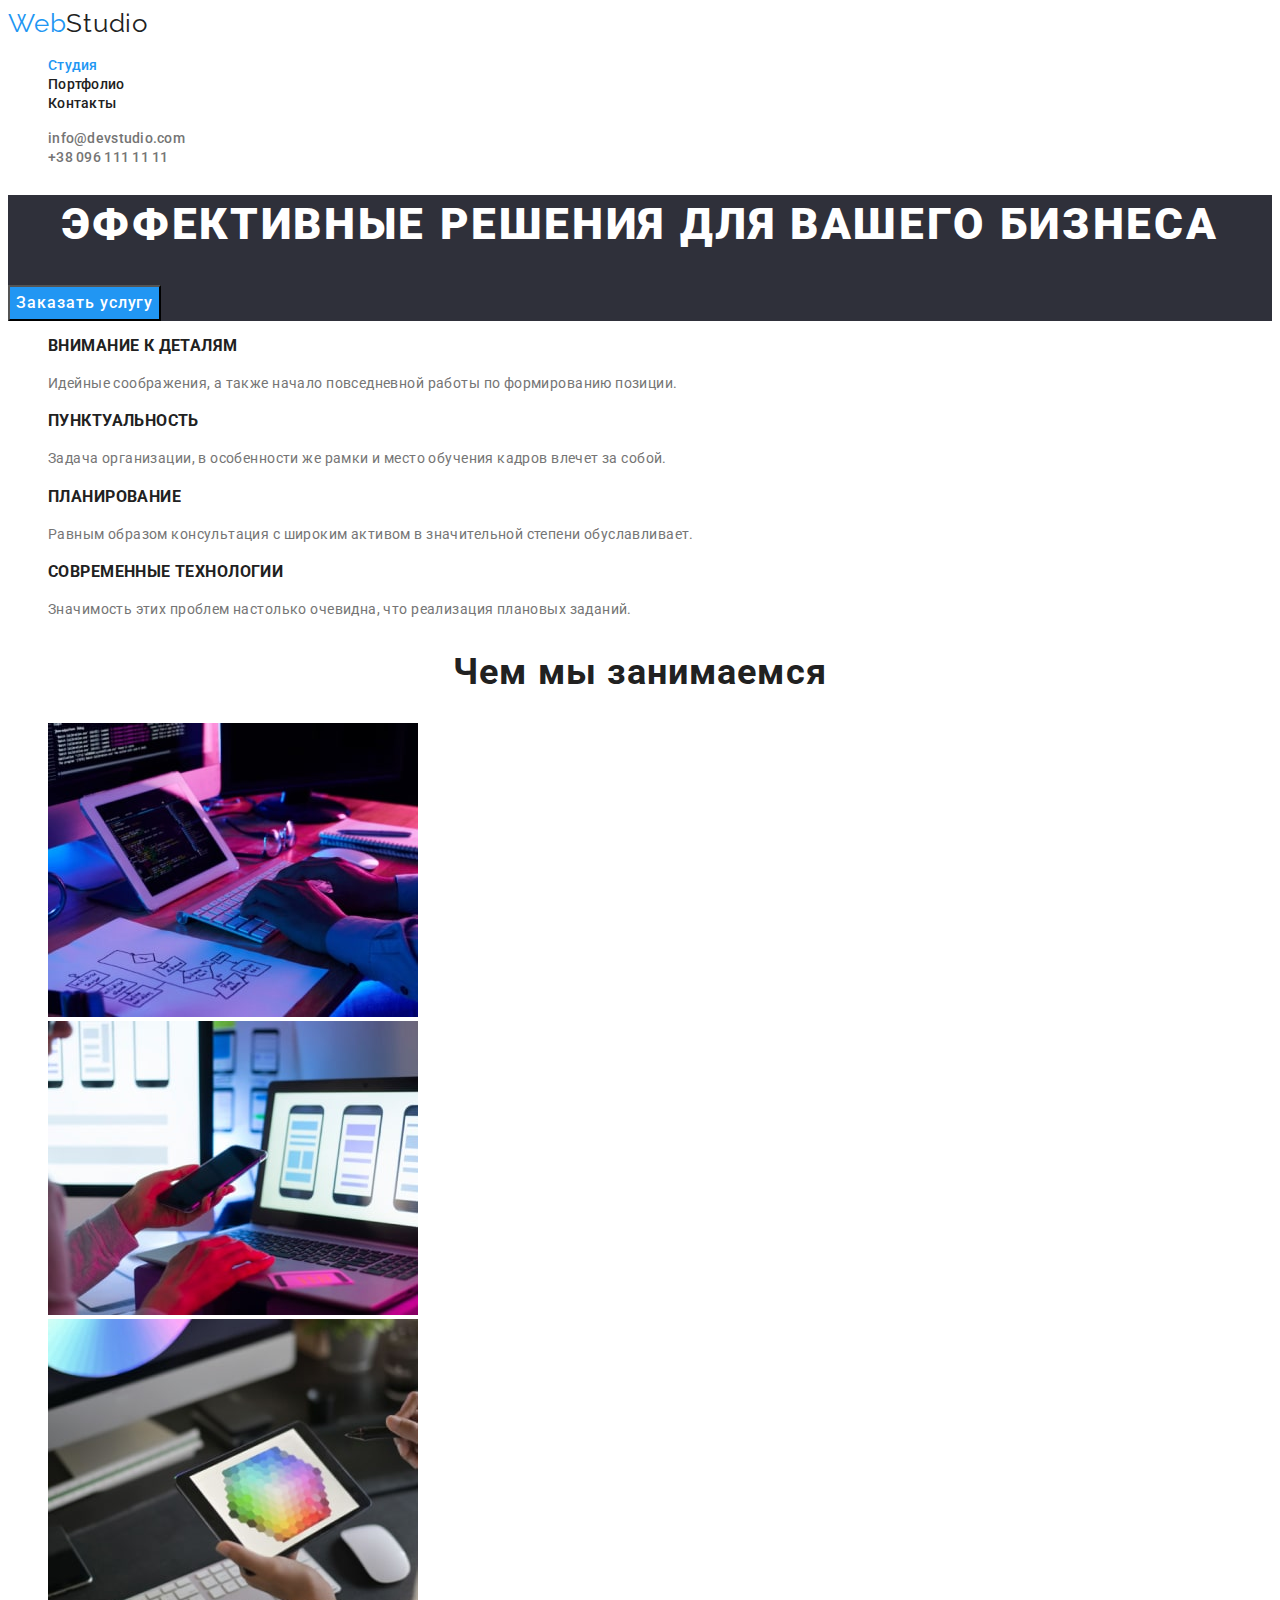
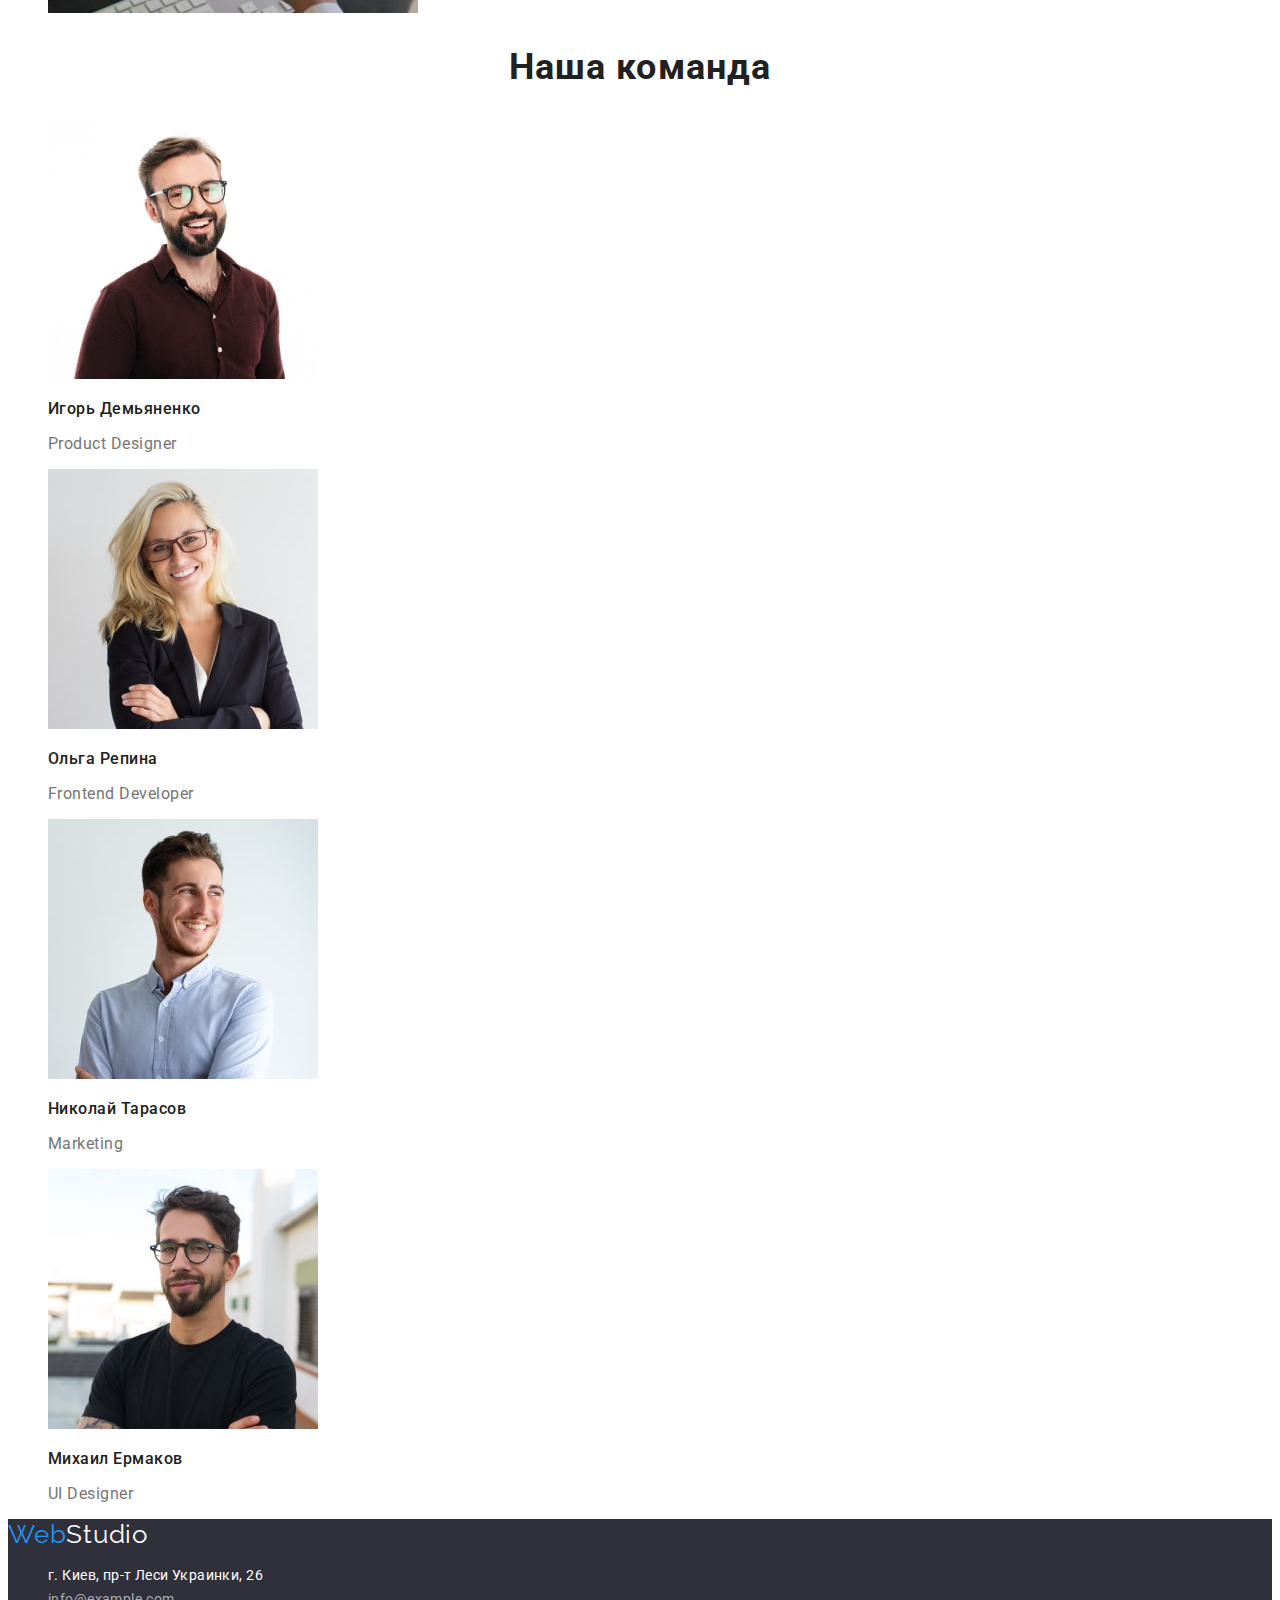
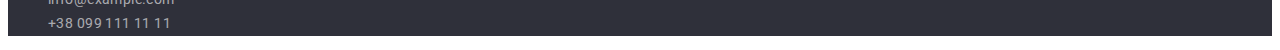
==== index.html @ 33370db3 "+" ====
<!DOCTYPE html>
<html lang="ru">
  <head>
    <meta charset="UTF-8" />
    <meta http-equiv="X-UA-Compatible" content="IE=edge" />
    <meta name="viewport" content="width=device-width, initial-scale=1.0" />
    <title>Студия</title>
    <link rel="preconnect" href="https://fonts.googleapis.com" />
    <link rel="preconnect" href="https://fonts.gstatic.com" crossorigin />
    <link
      href="https://fonts.googleapis.com/css2?family=Raleway:wght@700&family=Roboto:wght@400;500;700;900&display=swap"
      rel="stylesheet"
    />
    <link rel="stylesheet" href="./css/styles.css" />
  </head>
  <body>
    <header class="header">
      <nav class="navigation">
        <a href="" class="logo">Web<span class="logo-studio">Studio</span></a>
        <ul class="header-list list">
          <li class="header-item">
            <a href="" class="header-link current-header">Студия</a>
          </li>
          <li class="header-item">
            <a href="./portfolio.html" class="header-link">Портфолио</a>
          </li>
          <li class="header-item">
            <a href="" class="header-link">Контакты</a>
          </li>
        </ul>
      </nav>
      <ul class="header-info list">
        <li>
          <a href="mailto:info@devstudio.com" class="header-info-adres"
            >info@devstudio.com</a
          >
        </li>
        <li>
          <a href="tel:+380961111111" class="header-info-adres"
            >+38 096 111 11 11</a
          >
        </li>
      </ul>
    </header>
    <main>
      <section class="hero list">
        <h1 class="hero-title">Эффективные решения для вашего бизнеса</h1>
        <button type="button" class="hero-button hero-button-current">
          Заказать услугу
        </button>
      </section>
      <section class="about list">
        <ul class="list">
          <li class="about-title"><h3>Внимание к деталям</h3></li>
          <li class="about-after-title">
            <p>
              Идейные соображения, а также начало повседневной работы по
              формированию позиции.
            </p>
          </li>
          <li class="about-title"><h3>Пунктуальность</h3></li>
          <li class="about-after-title">
            <p>
              Задача организации, в особенности же рамки и место обучения кадров
              влечет за собой.
            </p>
          </li>
          <li class="about-title"><h3>Планирование</h3></li>
          <li class="about-after-title">
            <p>
              Равным образом консультация с широким активом в значительной
              степени обуславливает.
            </p>
          </li>
          <li class="about-title"><h3>Современные технологии</h3></li>
          <li class="about-after-title">
            <p>
              Значимость этих проблем настолько очевидна, что реализация
              плановых заданий.
            </p>
          </li>
        </ul>
      </section>
      <section class="work">
        <h2 class="work-header">Чем мы занимаемся</h2>
        <ul class="list">
          <li class="work-img">
            <img
              src="./images/abaut_work_1.jpg"
              alt="Человек пишет код программы"
              width="370"
            />
          </li>
          <li class="work-img">
            <img
              src="./images/abaut_work_2.jpg"
              alt="Человек занимается оптимизацией программы"
              width="370"
            />
          </li>
          <li class="work-img">
            <img
              src="./images/abaut_work_3.jpg"
              alt="Человек тестирует работу программы"
              width="370"
            />
          </li>
        </ul>
      </section>
      <section class="team">
        <h2 class="team-header">Наша команда</h2>
        <ul class="list">
          <li class="team-img">
            <img
              src="./images/our_team_1.jpg"
              alt="Игорь Демьяненко"
              width="270"
            />
            <h3 class="team-name">Игорь Демьяненко</h3>
            <p class="team-position" lang="en">Product Designer</p>
          </li>
          <li class="team-img">
            <img src="./images/our_team_2.jpg" alt="Ольга Репина" width="270" />
            <h3 class="team-name">Ольга Репина</h3>
            <p class="team-position" lang="en">Frontend Developer</p>
          </li>
          <li class="team-img">
            <img
              src="./images/our_team_3.jpg"
              alt="Николай Тарасов"
              width="270"
            />
            <h3 class="team-name">Николай Тарасов</h3>
            <p class="team-position" lang="en">Marketing</p>
          </li>
          <li></li>
          <li class="team-img">
            <img
              src="./images/our_team_4.jpg"
              alt="Михаил Ермаков"
              width="270"
            />
            <h3 class="team-name">Михаил Ермаков</h3>
            <p class="team-position" lang="en">UI Designer</p>
          </li>
        </ul>
      </section>
    </main>
    <footer class="footer">
      <a href="" class="logo"
        >Web<span class="logo-studio-footer">Studio</span></a
      >
      <address class="addres">
        <ul class="list">
          <li>
            <a
              href="https://goo.gl/maps/QUuvnyWLSzRkLZpE9"
              target="blank"
              rel="noopener noreferrer nofollow"
              class="footer-info-adres"
              >г. Киев, пр-т Леси Украинки, 26</a
            >
          </li>
          <li>
            <a href="mailto:info@example.com" class="footer-info"
              >info@example.com</a
            >
          </li>
          <li>
            <a href="tel:+380991111111" class="footer-info"
              >+38 099 111 11 11</a
            >
          </li>
        </ul>
      </address>
    </footer>
  </body>
</html>
---- css/styles.css ----
:root {
  --header-text-color: #212121;
  --list-text-color: #757575;
  --selection-text-color: #2196f3;
  --hero-btn-color: #ffffff;
  --portfolio-btn-color: #f5f4fa;
}

body {
  font-family: "Roboto", sans-serif;
  background-color: var(--hero-btn-color);
  color: #757575;
}

.list {
  list-style: none;
}

a {
  text-decoration: none;
}

/*--------HEDER---------*/

.header {
  background: #ffffff;
}

.logo {
  font-family: Raleway;
  font-size: 26px;
  line-height: 1.19;
  letter-spacing: 0.03em;
  color: #2196f3;
}
.logo-studio {
  color: var(--header-text-color);
}
.logo-studio-footer {
  color: #ffffff;
}

/*--------------header-list----------------*/

.header-link {
  font-weight: 500;
  font-size: 14px;
  line-height: 1.14;
  letter-spacing: 0.02em;

  color: var(--header-text-color);
}

.current-header {
  color: var(--selection-text-color);
}

.header-link:hover,
.header-link:focus {
  color: var(--selection-text-color);
}

/*---------Heder info list------*/
.header-info-adres {
  font-weight: 500;
  font-size: 14px;
  line-height: 1.14;
  letter-spacing: 0.02em;

  color: var(--list-text-color);
}

.header-info-adres:hover,
.header-info-adres:focus {
  color: var(--selection-text-color);
}

/*--------hero--------------*/

.hero {
  background: #2f303a;
}

.hero-title {
  font-weight: 900;
  font-size: 44px;
  line-height: 1.36;
  /* or 136% */

  text-align: center;
  letter-spacing: 0.06em;
  text-transform: uppercase;

  color: #ffffff;
}
.hero-button {
  font-family: inherit;
  font-weight: 500;
  font-size: 16px;
  line-height: 1.87;
  /* identical to box height, or 187% */

  display: flex;
  align-items: center;
  text-align: center;
  letter-spacing: 0.06em;

  color: var(--hero-btn-color);
  background-color: var(--selection-text-color);
  cursor: pointer;
}
.hero-button-current:hover,
.hero-button-current:focus {
  background: var(--hero-btn-color);
  color: #188ce8;
}
/*--------------about list-------------------*/

.about-title {
  font-weight: 500;
  font-size: 14px;
  line-height: 1.14;
  letter-spacing: 0.03em;
  text-transform: uppercase;

  color: var(--header-text-color);
}

.about-after-title {
  font-weight: 400;
  font-size: 14px;
  line-height: 1.71;
  /* or 171% */

  letter-spacing: 0.03em;
}

/*-------------------work------------------------*/
.work-header {
  font-weight: 700;
  font-size: 36px;
  line-height: 1.16;
  text-align: center;
  letter-spacing: 0.03em;

  color: var(--header-text-color);
}

/*------------------team---------------------------*/
.team-header {
  font-weight: 700;
  font-size: 36px;
  line-height: 1.16;
  text-align: center;
  letter-spacing: 0.03em;

  color: var(--header-text-color);
}
.team-name {
  font-weight: 500;
  font-size: 16px;
  line-height: 1.19;

  letter-spacing: 0.03em;

  color: var(--header-text-color);
}

.team-position {
  font-weight: 400;
  font-size: 16px;
  line-height: 1.19;

  letter-spacing: 0.03em;
}

/*-------------------footer-------------------------*/
.footer {
  background: #2f303a;
}

.addres {
  font-style: normal;
  font-weight: 400;
  font-size: 14px;
  line-height: 1.71;
  letter-spacing: 0.03em;
}

.footer-info-adres {
  color: #ffffff;
}
.footer-info-adres:hover,
.footer-info-adres:focus {
  color: var(--selection-text-color);
}

.footer-info {
  color: rgba(255, 255, 255, 0.6);
}
.footer-info:hover,
.footer-info:focus {
  color: var(--selection-text-color);
}

/*--------------portfolio----------------*/

.portfolio-button {
  font-family: inherit;
  font-weight: 500;
  font-size: 16px;
  line-height: 1.62;
  /* identical to box height, or 162% */

  text-align: center;
  letter-spacing: 0.03em;

  color: var(--header-text-color);
  cursor: pointer;
}

.current:hover,
.current:focus {
  background: var(--selection-text-color);
  color: var(--hero-btn-color);
}

/*------------------PRODUCT-------------------------*/
.product-title {
  font-weight: 700;
  font-size: 18px;
  line-height: 2;
  /* identical to box height, or 200% */

  letter-spacing: 0.06em;

  color: var(--header-text-color);
}

.product-link {
  font-weight: 400;
  font-size: 16px;
  line-height: 1.87;
  /* identical to box height, or 187% */

  letter-spacing: 0.03em;

  color: var(--list-text-color);
}
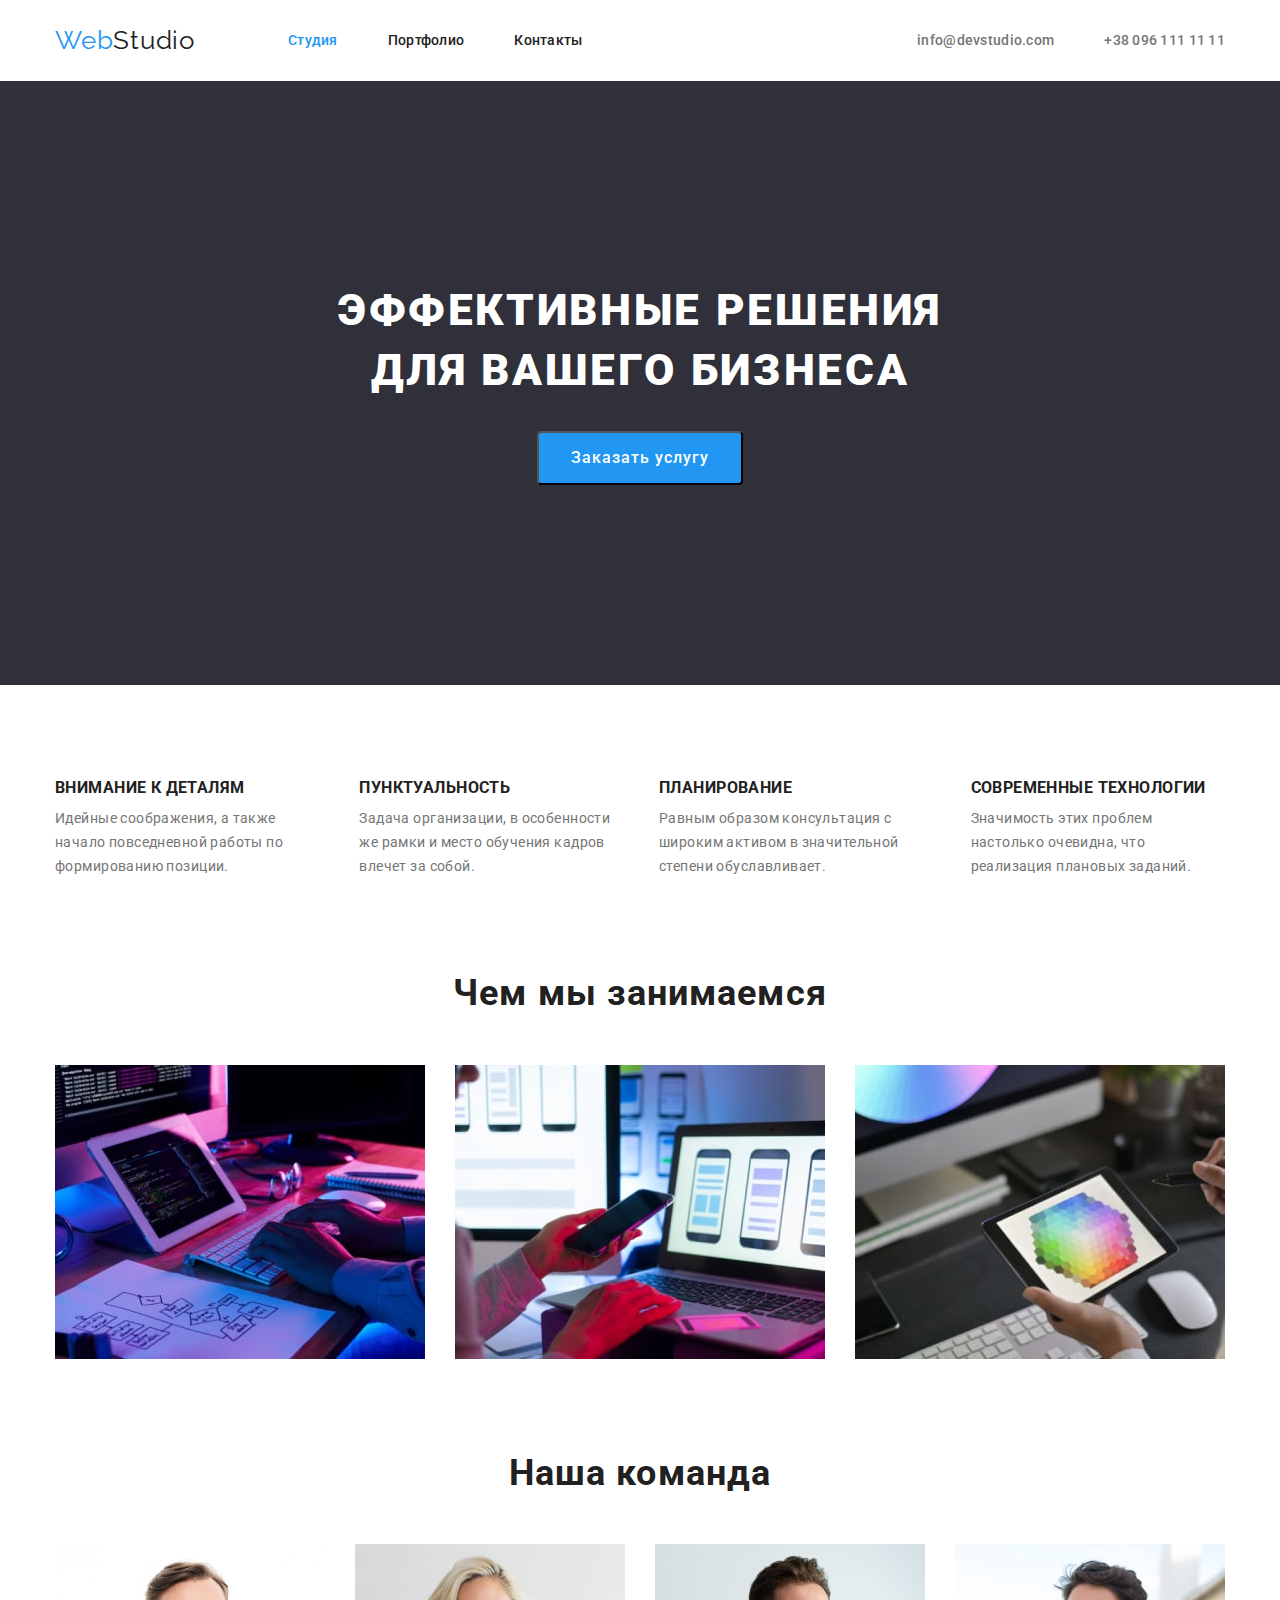
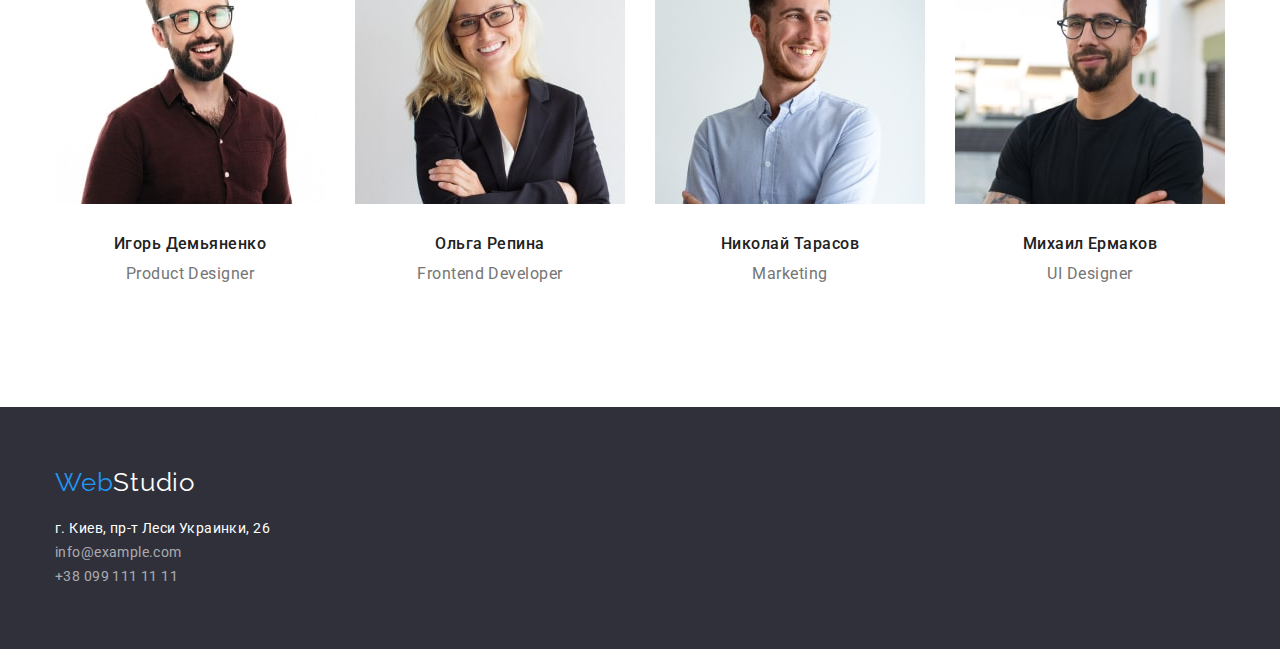
==== commit d1af21a9: "DZ3" ====
--- a/index.html
+++ b/index.html
@@ -11,168 +11,205 @@
       href="https://fonts.googleapis.com/css2?family=Raleway:wght@700&family=Roboto:wght@400;500;700;900&display=swap"
       rel="stylesheet"
     />
+    <link
+      rel="stylesheet"
+      href="https://cdnjs.cloudflare.com/ajax/libs/modern-normalize/1.1.0/modern-normalize.min.css"
+    />
     <link rel="stylesheet" href="./css/styles.css" />
   </head>
   <body>
     <header class="header">
-      <nav class="navigation">
-        <a href="" class="logo">Web<span class="logo-studio">Studio</span></a>
-        <ul class="header-list list">
-          <li class="header-item">
-            <a href="" class="header-link current-header">Студия</a>
-          </li>
-          <li class="header-item">
-            <a href="./portfolio.html" class="header-link">Портфолио</a>
-          </li>
-          <li class="header-item">
-            <a href="" class="header-link">Контакты</a>
-          </li>
-        </ul>
-      </nav>
-      <ul class="header-info list">
-        <li>
-          <a href="mailto:info@devstudio.com" class="header-info-adres"
-            >info@devstudio.com</a
-          >
-        </li>
-        <li>
-          <a href="tel:+380961111111" class="header-info-adres"
-            >+38 096 111 11 11</a
-          >
-        </li>
-      </ul>
-    </header>
-    <main>
-      <section class="hero list">
-        <h1 class="hero-title">Эффективные решения для вашего бизнеса</h1>
-        <button type="button" class="hero-button hero-button-current">
-          Заказать услугу
-        </button>
-      </section>
-      <section class="about list">
-        <ul class="list">
-          <li class="about-title"><h3>Внимание к деталям</h3></li>
-          <li class="about-after-title">
-            <p>
-              Идейные соображения, а также начало повседневной работы по
-              формированию позиции.
-            </p>
-          </li>
-          <li class="about-title"><h3>Пунктуальность</h3></li>
-          <li class="about-after-title">
-            <p>
-              Задача организации, в особенности же рамки и место обучения кадров
-              влечет за собой.
-            </p>
-          </li>
-          <li class="about-title"><h3>Планирование</h3></li>
-          <li class="about-after-title">
-            <p>
-              Равным образом консультация с широким активом в значительной
-              степени обуславливает.
-            </p>
-          </li>
-          <li class="about-title"><h3>Современные технологии</h3></li>
-          <li class="about-after-title">
-            <p>
-              Значимость этих проблем настолько очевидна, что реализация
-              плановых заданий.
-            </p>
-          </li>
-        </ul>
-      </section>
-      <section class="work">
-        <h2 class="work-header">Чем мы занимаемся</h2>
-        <ul class="list">
-          <li class="work-img">
-            <img
-              src="./images/abaut_work_1.jpg"
-              alt="Человек пишет код программы"
-              width="370"
-            />
-          </li>
-          <li class="work-img">
-            <img
-              src="./images/abaut_work_2.jpg"
-              alt="Человек занимается оптимизацией программы"
-              width="370"
-            />
-          </li>
-          <li class="work-img">
-            <img
-              src="./images/abaut_work_3.jpg"
-              alt="Человек тестирует работу программы"
-              width="370"
-            />
-          </li>
-        </ul>
-      </section>
-      <section class="team">
-        <h2 class="team-header">Наша команда</h2>
-        <ul class="list">
-          <li class="team-img">
-            <img
-              src="./images/our_team_1.jpg"
-              alt="Игорь Демьяненко"
-              width="270"
-            />
-            <h3 class="team-name">Игорь Демьяненко</h3>
-            <p class="team-position" lang="en">Product Designer</p>
-          </li>
-          <li class="team-img">
-            <img src="./images/our_team_2.jpg" alt="Ольга Репина" width="270" />
-            <h3 class="team-name">Ольга Репина</h3>
-            <p class="team-position" lang="en">Frontend Developer</p>
-          </li>
-          <li class="team-img">
-            <img
-              src="./images/our_team_3.jpg"
-              alt="Николай Тарасов"
-              width="270"
-            />
-            <h3 class="team-name">Николай Тарасов</h3>
-            <p class="team-position" lang="en">Marketing</p>
-          </li>
-          <li></li>
-          <li class="team-img">
-            <img
-              src="./images/our_team_4.jpg"
-              alt="Михаил Ермаков"
-              width="270"
-            />
-            <h3 class="team-name">Михаил Ермаков</h3>
-            <p class="team-position" lang="en">UI Designer</p>
-          </li>
-        </ul>
-      </section>
-    </main>
-    <footer class="footer">
-      <a href="" class="logo"
-        >Web<span class="logo-studio-footer">Studio</span></a
-      >
-      <address class="addres">
-        <ul class="list">
+      <div class="navigation container">
+        <nav class="navigation">
+          <a href="" class="logo">Web<span class="logo-studio">Studio</span></a>
+          <ul class="header-list list">
+            <li class="header-item">
+              <a href="" class="header-link current-header">Студия</a>
+            </li>
+            <li class="header-item">
+              <a href="./portfolio.html" class="header-link">Портфолио</a>
+            </li>
+            <li class="header-item">
+              <a href="" class="header-link">Контакты</a>
+            </li>
+          </ul>
+        </nav>
+        <ul class="header-info list">
           <li>
-            <a
-              href="https://goo.gl/maps/QUuvnyWLSzRkLZpE9"
-              target="blank"
-              rel="noopener noreferrer nofollow"
-              class="footer-info-adres"
-              >г. Киев, пр-т Леси Украинки, 26</a
+            <a href="mailto:info@devstudio.com" class="header-info-adres"
+              >info@devstudio.com</a
             >
           </li>
           <li>
-            <a href="mailto:info@example.com" class="footer-info"
-              >info@example.com</a
-            >
-          </li>
-          <li>
-            <a href="tel:+380991111111" class="footer-info"
-              >+38 099 111 11 11</a
+            <a href="tel:+380961111111" class="header-info-adres"
+              >+38 096 111 11 11</a
             >
           </li>
         </ul>
-      </address>
+      </div>
+    </header>
+    <main>
+      <!--------------------- HERO------------------ --------- -->
+      <section class="hero list">
+        <div class="hero-container container">
+          <h1 class="hero-title">Эффективные решения для вашего бизнеса</h1>
+          <button type="button" class="hero-button hero-button-current">
+            Заказать услугу
+          </button>
+        </div>
+      </section>
+      <!--------------------------------about list-------------------->
+      <section class="about list">
+        <div class="container">
+          <ul class="about-container list">
+            <div class="about-container-title">
+              <li class="about-title"><h3>Внимание к деталям</h3></li>
+              <li class="about-after-title">
+                <p>
+                  Идейные соображения, а также начало повседневной работы по
+                  формированию позиции.
+                </p>
+              </li>
+            </div>
+            <div class="about-container-title">
+              <li class="about-title"><h3>Пунктуальность</h3></li>
+              <li class="about-after-title">
+                <p>
+                  Задача организации, в особенности же рамки и место обучения
+                  кадров влечет за собой.
+                </p>
+              </li>
+            </div>
+            <div class="about-container-title">
+              <li class="about-title"><h3>Планирование</h3></li>
+              <li class="about-after-title">
+                <p>
+                  Равным образом консультация с широким активом в значительной
+                  степени обуславливает.
+                </p>
+              </li>
+            </div>
+            <div class="about-container-title">
+              <li class="about-title"><h3>Современные технологии</h3></li>
+              <li class="about-after-title">
+                <p>
+                  Значимость этих проблем настолько очевидна, что реализация
+                  плановых заданий.
+                </p>
+              </li>
+            </div>
+          </ul>
+        </div>
+      </section>
+      <section class="work">
+        <div class="container">
+          <h2 class="work-header">Чем мы занимаемся</h2>
+          <ul class="work-container list">
+            <li class="work-img">
+              <img
+                src="./images/abaut_work_1.jpg"
+                alt="Человек пишет код программы"
+                width="370"
+              />
+            </li>
+            <li class="work-img">
+              <img
+                src="./images/abaut_work_2.jpg"
+                alt="Человек занимается оптимизацией программы"
+                width="370"
+              />
+            </li>
+            <li class="work-img">
+              <img
+                src="./images/abaut_work_3.jpg"
+                alt="Человек тестирует работу программы"
+                width="370"
+              />
+            </li>
+          </ul>
+        </div>
+      </section>
+      <section class="team">
+        <div class="container">
+          <h2 class="team-header">Наша команда</h2>
+          <ul class="team-container list">
+            <li class="team-img">
+              <img
+                src="./images/our_team_1.jpg"
+                alt="Игорь Демьяненко"
+                width="270"
+              />
+              <div class="team-name-conteiner">
+                <h3 class="team-name">Игорь Демьяненко</h3>
+                <p class="team-position" lang="en">Product Designer</p>
+              </div>
+            </li>
+            <li class="team-img">
+              <img
+                src="./images/our_team_2.jpg"
+                alt="Ольга Репина"
+                width="270"
+              />
+              <div class="team-name-conteiner">
+                <h3 class="team-name">Ольга Репина</h3>
+                <p class="team-position" lang="en">Frontend Developer</p>
+              </div>
+            </li>
+            <li class="team-img">
+              <img
+                src="./images/our_team_3.jpg"
+                alt="Николай Тарасов"
+                width="270"
+              />
+              <div class="team-name-conteiner">
+                <h3 class="team-name">Николай Тарасов</h3>
+                <p class="team-position" lang="en">Marketing</p>
+              </div>
+            </li>
+            <li class="team-img">
+              <img
+                src="./images/our_team_4.jpg"
+                alt="Михаил Ермаков"
+                width="270"
+              />
+              <div class="team-name-conteiner">
+                <h3 class="team-name">Михаил Ермаков</h3>
+                <p class="team-position" lang="en">UI Designer</p>
+              </div>
+            </li>
+          </ul>
+        </div>
+      </section>
+    </main>
+    <footer class="footer">
+      <div class="container">
+        <a href="" class="logo"
+          >Web<span class="logo-studio-footer">Studio</span></a
+        >
+        <address class="addres">
+          <ul class="list">
+            <li>
+              <a
+                href="https://goo.gl/maps/QUuvnyWLSzRkLZpE9"
+                target="blank"
+                rel="noopener noreferrer nofollow"
+                class="footer-info-adres"
+                >г. Киев, пр-т Леси Украинки, 26</a
+              >
+            </li>
+            <li>
+              <a href="mailto:info@example.com" class="footer-info"
+                >info@example.com</a
+              >
+            </li>
+            <li>
+              <a href="tel:+380991111111" class="footer-info"
+                >+38 099 111 11 11</a
+              >
+            </li>
+          </ul>
+        </address>
+      </div>
     </footer>
   </body>
 </html>
--- a/css/styles.css
+++ b/css/styles.css
@@ -6,6 +6,29 @@
   --portfolio-btn-color: #f5f4fa;
 }
 
+* {
+  box-sizing: border-box;
+}
+
+p,
+h1,
+h2,
+h3,
+h4,
+h5,
+h6 {
+  margin: 0px;
+}
+
+ul {
+  margin: 0px;
+  padding: 0px;
+}
+
+img {
+  display: block;
+}
+
 body {
   font-family: "Roboto", sans-serif;
   background-color: var(--hero-btn-color);
@@ -20,10 +43,26 @@
   text-decoration: none;
 }
 
-/*--------HEDER---------*/
+.container {
+  width: 1200px;
+  padding-left: 15px;
+  padding-right: 15px;
+  margin: 0 auto;
+  /* outline: 2px solid tomato; */
+}
+
+/*--------HEADER---------*/
 
 .header {
+  display: flex;
+  padding-top: 25px;
+  padding-bottom: 25px;
   background: #ffffff;
+}
+
+.navigation {
+  display: flex;
+  align-items: center;
 }
 
 .logo {
@@ -32,6 +71,7 @@
   line-height: 1.19;
   letter-spacing: 0.03em;
   color: #2196f3;
+  /* margin-left: 215px;*/
 }
 .logo-studio {
   color: var(--header-text-color);
@@ -41,6 +81,16 @@
 }
 
 /*--------------header-list----------------*/
+.header-list {
+  display: flex;
+  align-items: center;
+  margin-left: 93px;
+}
+
+/*------Селектор соседа---------*/
+.header-item + .header-item {
+  margin-left: 50px;
+}
 
 .header-link {
   font-weight: 500;
@@ -61,6 +111,11 @@
 }
 
 /*---------Heder info list------*/
+.header-info {
+  display: flex;
+  margin-left: auto;
+}
+
 .header-info-adres {
   font-weight: 500;
   font-size: 14px;
@@ -68,6 +123,7 @@
   letter-spacing: 0.02em;
 
   color: var(--list-text-color);
+  margin-left: 50px;
 }
 
 .header-info-adres:hover,
@@ -75,10 +131,20 @@
   color: var(--selection-text-color);
 }
 
-/*--------hero--------------*/
+/*--------HERO--------------*/
 
 .hero {
   background: #2f303a;
+  text-align: center;
+  display: flex;
+  padding-top: 200px;
+  padding-bottom: 200px;
+  
+  /* outline: 2px solid tomato; */
+}
+
+.hero-container {
+  width: 696px
 }
 
 .hero-title {
@@ -88,8 +154,11 @@
   /* or 136% */
 
   text-align: center;
+
   letter-spacing: 0.06em;
   text-transform: uppercase;
+
+  margin-bottom: 30px;
 
   color: #ffffff;
 }
@@ -100,7 +169,9 @@
   line-height: 1.87;
   /* identical to box height, or 187% */
 
-  display: flex;
+  border-radius: 4px;
+  padding: 10px 32px;
+
   align-items: center;
   text-align: center;
   letter-spacing: 0.06em;
@@ -115,6 +186,28 @@
   color: #188ce8;
 }
 /*--------------about list-------------------*/
+
+.about {
+  padding-top: 94px;
+  padding-bottom: 94px;
+  display: flex;
+  /* outline: 2px solid tomato; */
+}
+
+.about-container {
+  display: flex;
+  margin-left: - 30px;
+}
+
+.about-container-title {
+  /* width: calc(100% /4 - 30); */
+  /* margin-left: 30px; */
+}
+
+.about-container-title + .about-container-title {
+  width: 270;
+  margin-left: 30px;
+}
 
 .about-title {
   font-weight: 500;
@@ -133,9 +226,16 @@
   /* or 171% */
 
   letter-spacing: 0.03em;
+  margin-top: 10px;
 }
 
 /*-------------------work------------------------*/
+.work {
+  display: flex;
+  padding-bottom: 94px;
+  /* outline: 2px solid tomato; */
+}
+
 .work-header {
   font-weight: 700;
   font-size: 36px;
@@ -146,7 +246,31 @@
   color: var(--header-text-color);
 }
 
+.work-container {
+  display: flex;
+}
+
+.work-img + .work-img {
+  margin-left: 30px;
+}
+
+.work-img {
+  margin-top: 50px;
+}
+
 /*------------------team---------------------------*/
+
+.team {
+  display: flex;
+  /*padding-top: 94px;*/
+  padding-bottom: 94px;
+  /* outline: 2px solid tomato; */
+}
+
+.team-container {
+  display: flex;
+}
+
 .team-header {
   font-weight: 700;
   font-size: 36px;
@@ -156,6 +280,22 @@
 
   color: var(--header-text-color);
 }
+
+.team-img {
+  margin-top: 50px;
+  border-radius: 0px 0px 4px 4px;
+  /* outline: 2px solid tomato; */
+}
+
+.team-img + .team-img {
+  margin-left: 30px;
+}
+
+.team-name-conteiner {
+  padding-top: 30px;
+  text-align: center;
+}
+
 .team-name {
   font-weight: 500;
   font-size: 16px;
@@ -172,12 +312,18 @@
   line-height: 1.19;
 
   letter-spacing: 0.03em;
+  margin-top: 10px;
+  margin-bottom: 30px;
 }
 
 /*-------------------footer-------------------------*/
 .footer {
+  padding-top: 60px;
+  padding-bottom: 60px;
   background: #2f303a;
-}
+  /* outline: 2px solid tomato; */
+}
+
 
 .addres {
   font-style: normal;
@@ -185,6 +331,7 @@
   font-size: 14px;
   line-height: 1.71;
   letter-spacing: 0.03em;
+  margin-top: 20px;
 }
 
 .footer-info-adres {
@@ -197,13 +344,29 @@
 
 .footer-info {
   color: rgba(255, 255, 255, 0.6);
+  margin-top: 9px;
 }
 .footer-info:hover,
 .footer-info:focus {
   color: var(--selection-text-color);
 }
 
-/*--------------portfolio----------------*/
+/*--------------PORTFOLIO----------------*/
+
+.product {
+  /* outline: 2px solid tomato; */
+}
+
+.button-navigation {
+  display: flex;
+  padding-top: 94px;
+  padding-bottom: 50px;
+  justify-content: center
+}
+
+.button-container + .button-container{
+  margin-left: 8px;
+}
 
 .portfolio-button {
   font-family: inherit;
@@ -217,6 +380,10 @@
 
   color: var(--header-text-color);
   cursor: pointer;
+
+  border-radius: 4px;
+  padding: 6px 22px;
+  border: none;
 }
 
 .current:hover,
@@ -226,6 +393,25 @@
 }
 
 /*------------------PRODUCT-------------------------*/
+.produkt-info {
+  display: flex;
+  flex-wrap: wrap;
+  margin-left: -30px;
+  /* margin-bottom: -60px; */
+}
+
+
+
+.produkt-info-bloc {
+  width: calc(100% /3 -30px);
+  margin-left: 30px;
+  margin-bottom: 30px;
+}
+
+
+.produkt-info-conteiner {
+}
+
 .product-title {
   font-weight: 700;
   font-size: 18px;
@@ -235,6 +421,7 @@
   letter-spacing: 0.06em;
 
   color: var(--header-text-color);
+  margin-top: 20px;
 }
 
 .product-link {
@@ -246,4 +433,5 @@
   letter-spacing: 0.03em;
 
   color: var(--list-text-color);
-}
+  margin-top: 4px;
+}
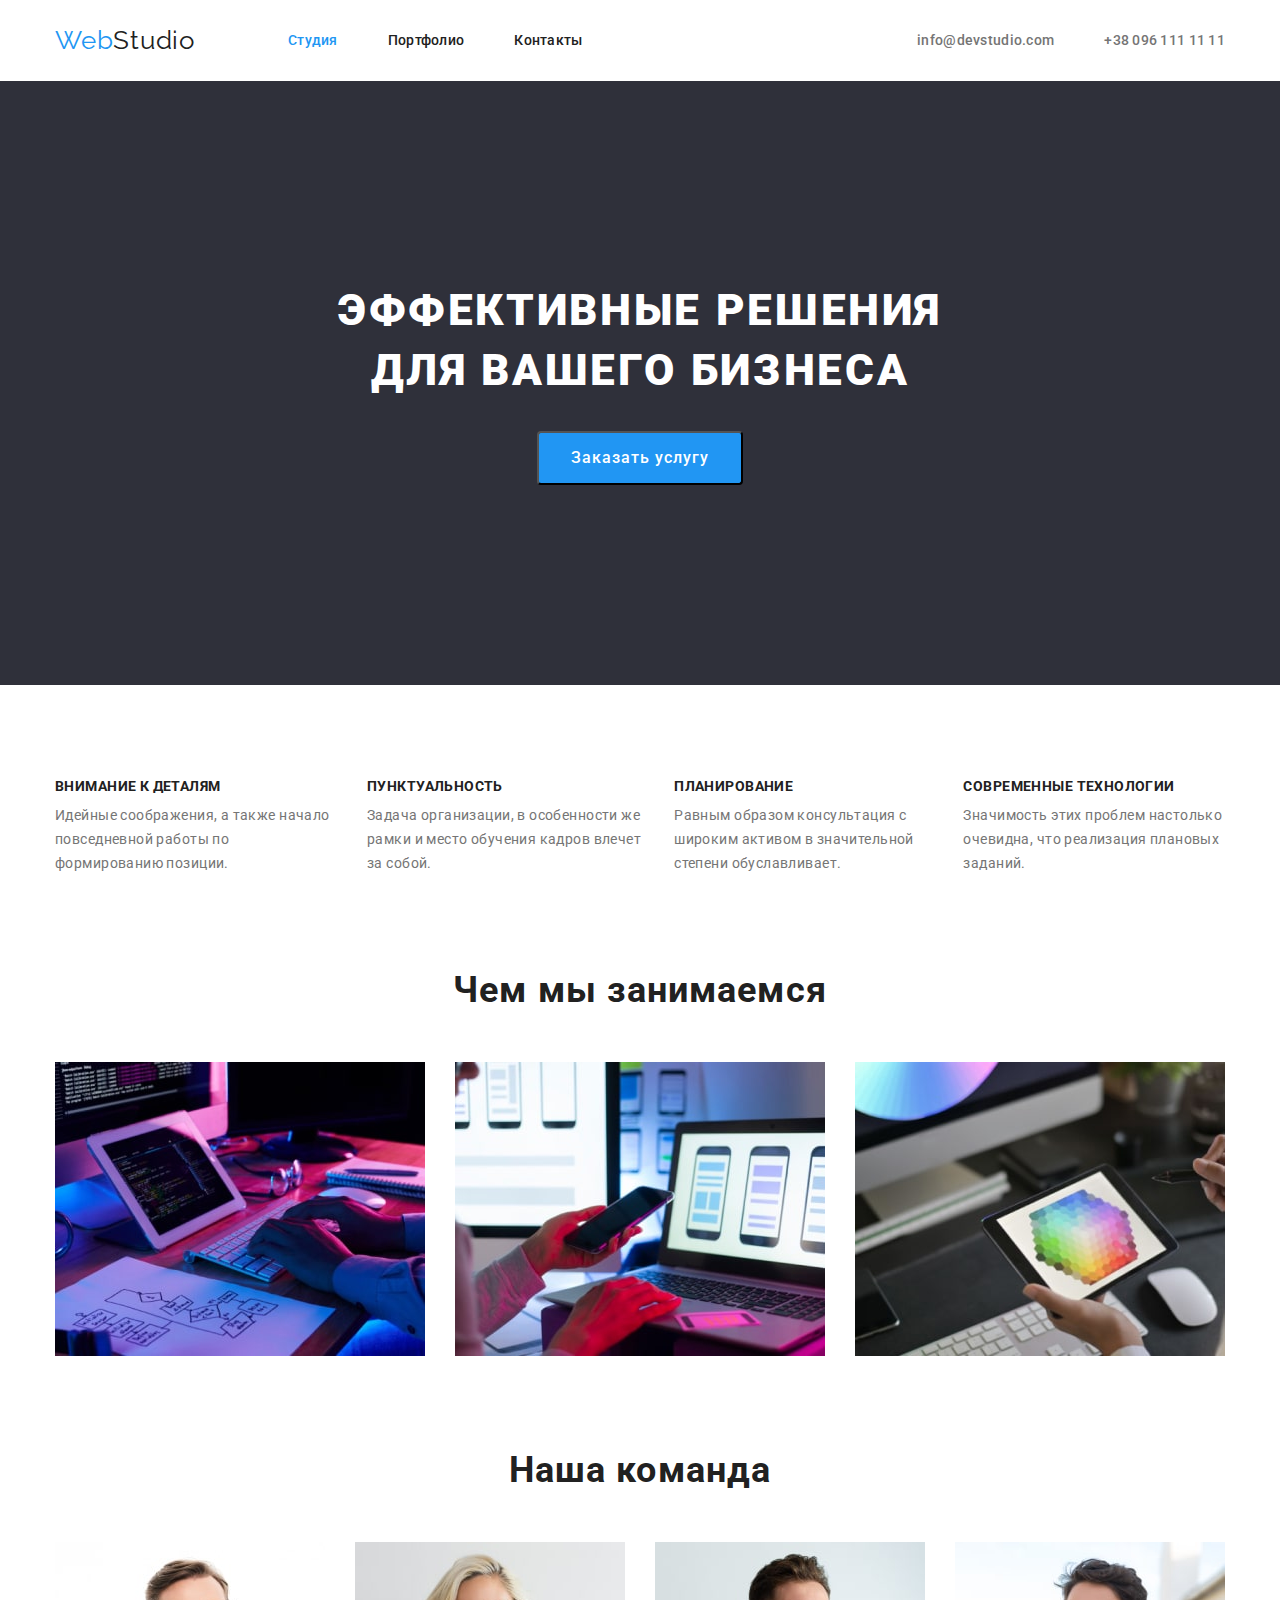
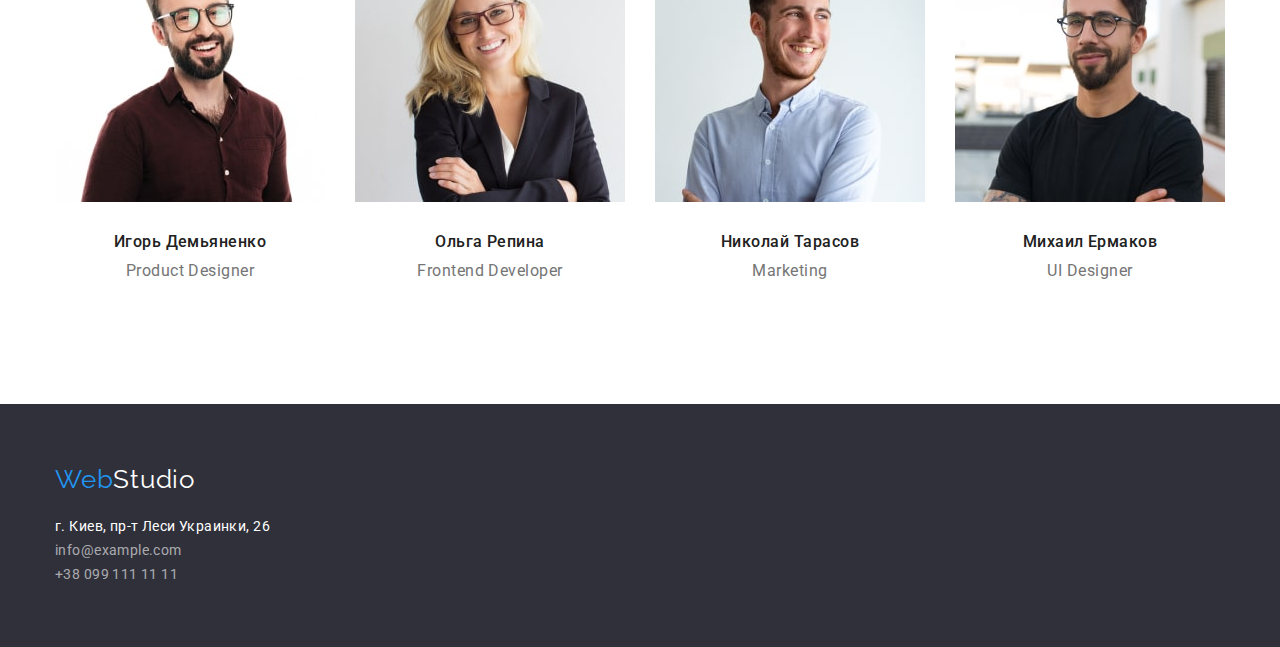
==== commit 9aebecb2: "dz_" ====
--- a/index.html
+++ b/index.html
@@ -49,7 +49,7 @@
       </div>
     </header>
     <main>
-      <!--------------------- HERO------------------ --------- -->
+      <!---------------------HERO----------------------------->
       <section class="hero list">
         <div class="hero-container container">
           <h1 class="hero-title">Эффективные решения для вашего бизнеса</h1>
@@ -58,46 +58,38 @@
           </button>
         </div>
       </section>
-      <!--------------------------------about list-------------------->
+      <!--------------------------------about-list-------------------->
       <section class="about list">
         <div class="container">
           <ul class="about-container list">
-            <div class="about-container-title">
-              <li class="about-title"><h3>Внимание к деталям</h3></li>
-              <li class="about-after-title">
-                <p>
-                  Идейные соображения, а также начало повседневной работы по
-                  формированию позиции.
-                </p>
-              </li>
-            </div>
-            <div class="about-container-title">
-              <li class="about-title"><h3>Пунктуальность</h3></li>
-              <li class="about-after-title">
-                <p>
-                  Задача организации, в особенности же рамки и место обучения
-                  кадров влечет за собой.
-                </p>
-              </li>
-            </div>
-            <div class="about-container-title">
-              <li class="about-title"><h3>Планирование</h3></li>
-              <li class="about-after-title">
-                <p>
-                  Равным образом консультация с широким активом в значительной
-                  степени обуславливает.
-                </p>
-              </li>
-            </div>
-            <div class="about-container-title">
-              <li class="about-title"><h3>Современные технологии</h3></li>
-              <li class="about-after-title">
-                <p>
-                  Значимость этих проблем настолько очевидна, что реализация
-                  плановых заданий.
-                </p>
-              </li>
-            </div>
+            <li class="about-container-title">
+              <h3 class="about-title">Внимание к деталям</h3>
+              <p class="about-after-title">
+                Идейные соображения, а также начало повседневной работы по
+                формированию позиции.
+              </p>
+            </li>
+            <li class="about-container-title">
+              <h3 class="about-title">Пунктуальность</h3>
+              <p class="about-after-title">
+                Задача организации, в особенности же рамки и место обучения
+                кадров влечет за собой.
+              </p>
+            </li>
+            <li class="about-container-title">
+              <h3 class="about-title">Планирование</h3>
+              <p class="about-after-title">
+                Равным образом консультация с широким активом в значительной
+                степени обуславливает.
+              </p>
+            </li>
+            <li class="about-container-titleabout-title">
+              <h3 class="about-title">Современные технологии</h3>
+              <p class="about-after-title">
+                Значимость этих проблем настолько очевидна, что реализация
+                плановых заданий.
+              </p>
+            </li>
           </ul>
         </div>
       </section>
--- a/css/styles.css
+++ b/css/styles.css
@@ -4,6 +4,7 @@
   --selection-text-color: #2196f3;
   --hero-btn-color: #ffffff;
   --portfolio-btn-color: #f5f4fa;
+  /* --outlain-for-layout:tomato; */
 }
 
 * {
@@ -48,7 +49,7 @@
   padding-left: 15px;
   padding-right: 15px;
   margin: 0 auto;
-  /* outline: 2px solid tomato; */
+  outline: 2px solid var(--outlain-for-layout);
 }
 
 /*--------HEADER---------*/
@@ -140,7 +141,7 @@
   padding-top: 200px;
   padding-bottom: 200px;
   
-  /* outline: 2px solid tomato; */
+  outline: 2px solid var(--outlain-for-layout);
 }
 
 .hero-container {
@@ -191,7 +192,7 @@
   padding-top: 94px;
   padding-bottom: 94px;
   display: flex;
-  /* outline: 2px solid tomato; */
+  outline: 2px solid var(--outlain-for-layout);
 }
 
 .about-container {
@@ -210,7 +211,7 @@
 }
 
 .about-title {
-  font-weight: 500;
+  font-weight: 700;
   font-size: 14px;
   line-height: 1.14;
   letter-spacing: 0.03em;
@@ -233,7 +234,7 @@
 .work {
   display: flex;
   padding-bottom: 94px;
-  /* outline: 2px solid tomato; */
+  outline: 2px solid var(--outlain-for-layout);
 }
 
 .work-header {
@@ -284,7 +285,7 @@
 .team-img {
   margin-top: 50px;
   border-radius: 0px 0px 4px 4px;
-  /* outline: 2px solid tomato; */
+  outline: 2px solid var(--outlain-for-layout);
 }
 
 .team-img + .team-img {
@@ -321,7 +322,7 @@
   padding-top: 60px;
   padding-bottom: 60px;
   background: #2f303a;
-  /* outline: 2px solid tomato; */
+  outline: 2px solid var(--outlain-for-layout);
 }
 
 
@@ -354,7 +355,7 @@
 /*--------------PORTFOLIO----------------*/
 
 .product {
-  /* outline: 2px solid tomato; */
+  outline: 2px solid var(--outlain-for-layout);
 }
 
 .button-navigation {
@@ -397,7 +398,10 @@
   display: flex;
   flex-wrap: wrap;
   margin-left: -30px;
-  /* margin-bottom: -60px; */
+  /* margin-bottom: 30px; */
+  padding-bottom: 94px;
+  outline: 2px solid var(--outlain-for-layout);
+
 }
 
 
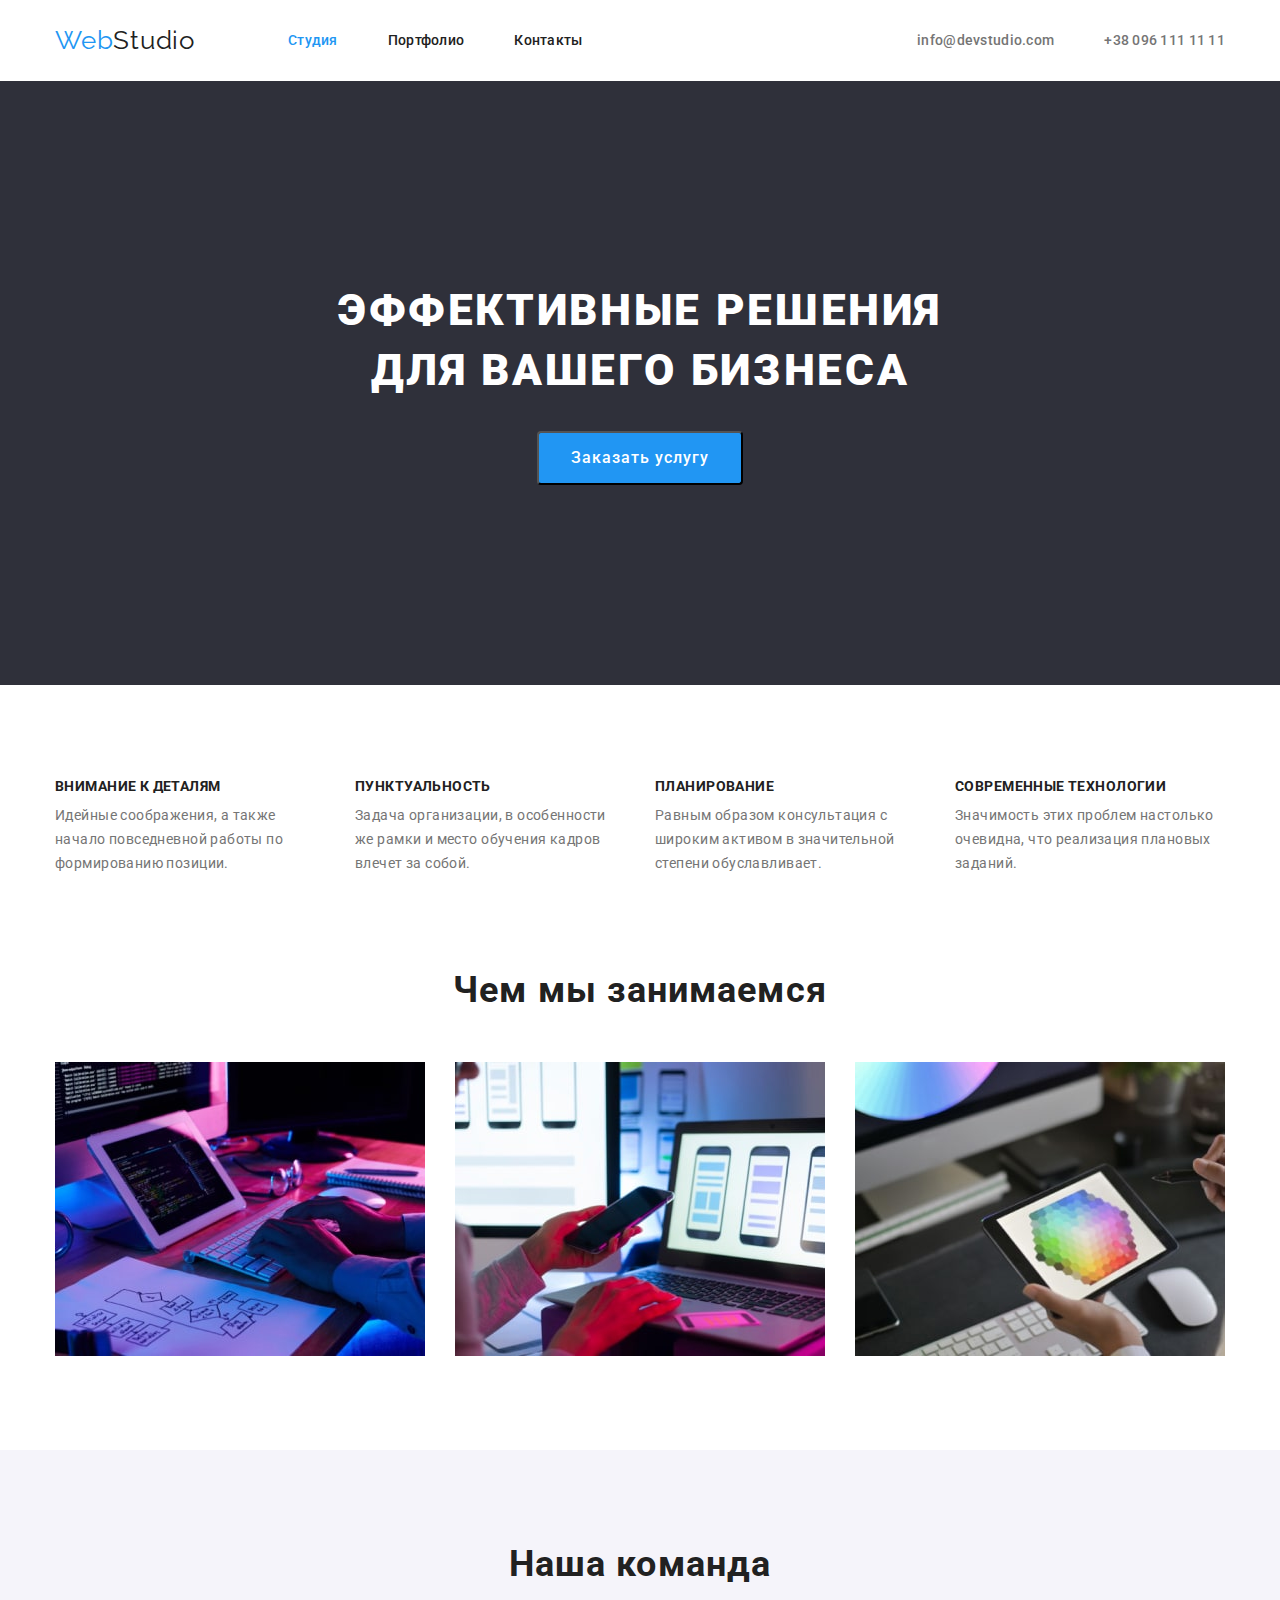
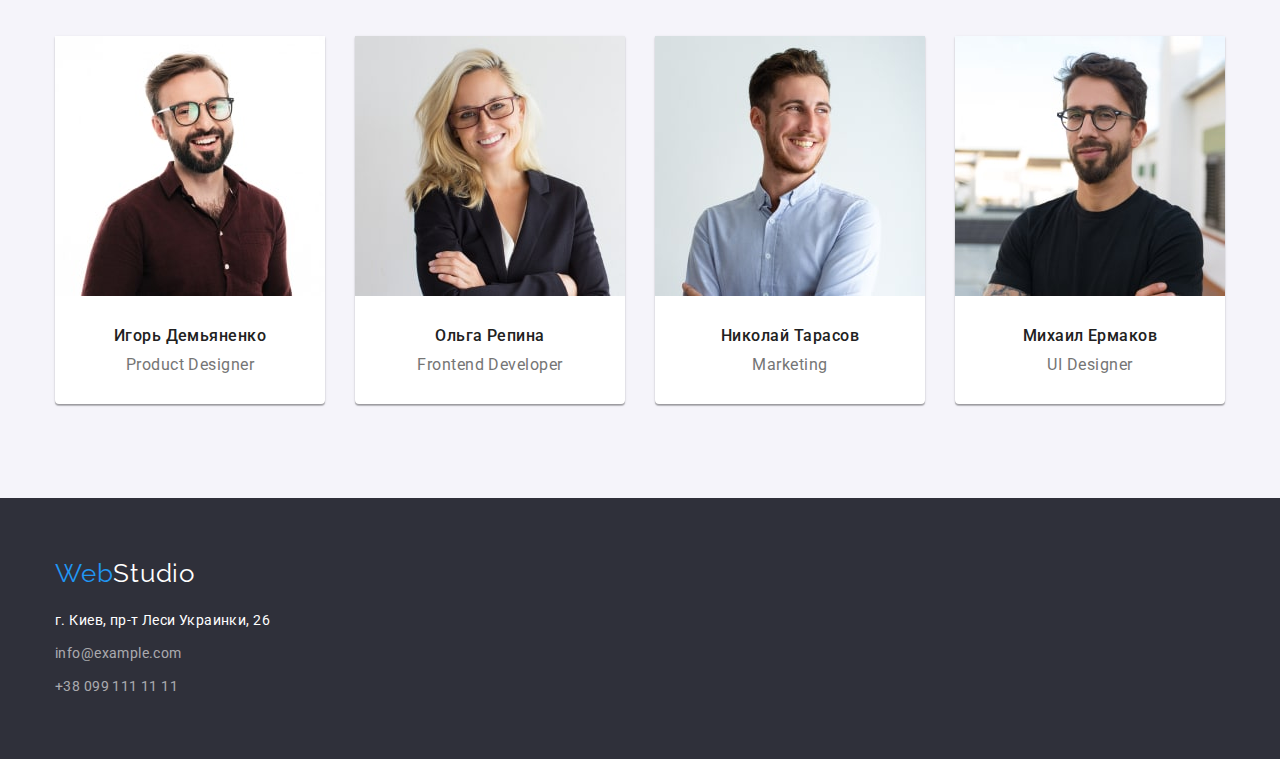
==== commit 1a38279e: "Сергій Дикий, замечания+" ====
--- a/index.html
+++ b/index.html
@@ -35,12 +35,12 @@
           </ul>
         </nav>
         <ul class="header-info list">
-          <li>
+          <li class="header-item">
             <a href="mailto:info@devstudio.com" class="header-info-adres"
               >info@devstudio.com</a
             >
           </li>
-          <li>
+          <li class="header-item">
             <a href="tel:+380961111111" class="header-info-adres"
               >+38 096 111 11 11</a
             >
@@ -83,7 +83,7 @@
                 степени обуславливает.
               </p>
             </li>
-            <li class="about-container-titleabout-title">
+            <li class="about-container-title">
               <h3 class="about-title">Современные технологии</h3>
               <p class="about-after-title">
                 Значимость этих проблем настолько очевидна, что реализация
@@ -180,7 +180,7 @@
         >
         <address class="addres">
           <ul class="list">
-            <li>
+            <li class="footer-item">
               <a
                 href="https://goo.gl/maps/QUuvnyWLSzRkLZpE9"
                 target="blank"
@@ -189,12 +189,12 @@
                 >г. Киев, пр-т Леси Украинки, 26</a
               >
             </li>
-            <li>
+            <li class="footer-item">
               <a href="mailto:info@example.com" class="footer-info"
                 >info@example.com</a
               >
             </li>
-            <li>
+            <li class="footer-item">
               <a href="tel:+380991111111" class="footer-info"
                 >+38 099 111 11 11</a
               >
--- a/css/styles.css
+++ b/css/styles.css
@@ -77,9 +77,7 @@
 .logo-studio {
   color: var(--header-text-color);
 }
-.logo-studio-footer {
-  color: #ffffff;
-}
+
 
 /*--------------header-list----------------*/
 .header-list {
@@ -124,7 +122,6 @@
   letter-spacing: 0.02em;
 
   color: var(--list-text-color);
-  margin-left: 50px;
 }
 
 .header-info-adres:hover,
@@ -137,7 +134,6 @@
 .hero {
   background: #2f303a;
   text-align: center;
-  display: flex;
   padding-top: 200px;
   padding-bottom: 200px;
   
@@ -191,22 +187,19 @@
 .about {
   padding-top: 94px;
   padding-bottom: 94px;
-  display: flex;
   outline: 2px solid var(--outlain-for-layout);
 }
 
 .about-container {
   display: flex;
-  margin-left: - 30px;
+  /* margin-left: - 30px; */
 }
 
 .about-container-title {
-  /* width: calc(100% /4 - 30); */
-  /* margin-left: 30px; */
+  width: 270px;
 }
 
 .about-container-title + .about-container-title {
-  width: 270;
   margin-left: 30px;
 }
 
@@ -232,7 +225,6 @@
 
 /*-------------------work------------------------*/
 .work {
-  display: flex;
   padding-bottom: 94px;
   outline: 2px solid var(--outlain-for-layout);
 }
@@ -243,7 +235,7 @@
   line-height: 1.16;
   text-align: center;
   letter-spacing: 0.03em;
-
+  margin-bottom: 50px;
   color: var(--header-text-color);
 }
 
@@ -255,17 +247,14 @@
   margin-left: 30px;
 }
 
-.work-img {
-  margin-top: 50px;
-}
 
 /*------------------team---------------------------*/
 
 .team {
-  display: flex;
-  /*padding-top: 94px;*/
+  padding-top: 94px;
   padding-bottom: 94px;
-  /* outline: 2px solid tomato; */
+  background-color: var(--portfolio-btn-color);
+  outline: 2px solid var(--outlain-for-layout);
 }
 
 .team-container {
@@ -278,14 +267,15 @@
   line-height: 1.16;
   text-align: center;
   letter-spacing: 0.03em;
+  margin-bottom: 50px;
 
   color: var(--header-text-color);
 }
 
 .team-img {
-  margin-top: 50px;
   border-radius: 0px 0px 4px 4px;
-  outline: 2px solid var(--outlain-for-layout);
+  box-shadow: 0px 1px 3px rgba(0, 0, 0, 0.12), 0px 1px 1px rgba(0, 0, 0, 0.14), 0px 2px 1px rgba(0, 0, 0, 0.2);
+  background-color: var(--hero-btn-color);
 }
 
 .team-img + .team-img {
@@ -294,6 +284,7 @@
 
 .team-name-conteiner {
   padding-top: 30px;
+  padding-bottom: 30px;
   text-align: center;
 }
 
@@ -314,7 +305,6 @@
 
   letter-spacing: 0.03em;
   margin-top: 10px;
-  margin-bottom: 30px;
 }
 
 /*-------------------footer-------------------------*/
@@ -325,6 +315,11 @@
   outline: 2px solid var(--outlain-for-layout);
 }
 
+.logo-studio-footer {
+  display: inline-block;;
+  margin-bottom: 20px;
+  color: #ffffff;
+}
 
 .addres {
   font-style: normal;
@@ -332,7 +327,7 @@
   font-size: 14px;
   line-height: 1.71;
   letter-spacing: 0.03em;
-  margin-top: 20px;
+
 }
 
 .footer-info-adres {
@@ -343,9 +338,12 @@
   color: var(--selection-text-color);
 }
 
+.footer-item:not(:last-child) {
+  margin-bottom: 9px;
+}
+
 .footer-info {
   color: rgba(255, 255, 255, 0.6);
-  margin-top: 9px;
 }
 .footer-info:hover,
 .footer-info:focus {
@@ -355,13 +353,14 @@
 /*--------------PORTFOLIO----------------*/
 
 .product {
+  padding-top: 94px;
+  padding-bottom: 94px;
   outline: 2px solid var(--outlain-for-layout);
 }
 
 .button-navigation {
   display: flex;
-  padding-top: 94px;
-  padding-bottom: 50px;
+  margin-bottom: 50px;
   justify-content: center
 }
 
@@ -398,22 +397,23 @@
   display: flex;
   flex-wrap: wrap;
   margin-left: -30px;
-  /* margin-bottom: 30px; */
-  padding-bottom: 94px;
-  outline: 2px solid var(--outlain-for-layout);
-
-}
-
+  margin-top: -30px;
+  outline: 2px solid var(--outlain-for-layout);
+
+}
 
 
 .produkt-info-bloc {
   width: calc(100% /3 -30px);
   margin-left: 30px;
-  margin-bottom: 30px;
+  margin-top: 30px;
 }
 
 
 .produkt-info-conteiner {
+  padding: 20px 24px 20px 24px;
+  border: 1px solid #EEEEEE;
+
 }
 
 .product-title {
@@ -423,9 +423,9 @@
   /* identical to box height, or 200% */
 
   letter-spacing: 0.06em;
-
-  color: var(--header-text-color);
-  margin-top: 20px;
+  padding-bottom: 4px;
+
+  color: var(--header-text-color);
 }
 
 .product-link {
@@ -437,5 +437,4 @@
   letter-spacing: 0.03em;
 
   color: var(--list-text-color);
-  margin-top: 4px;
-}
+}
